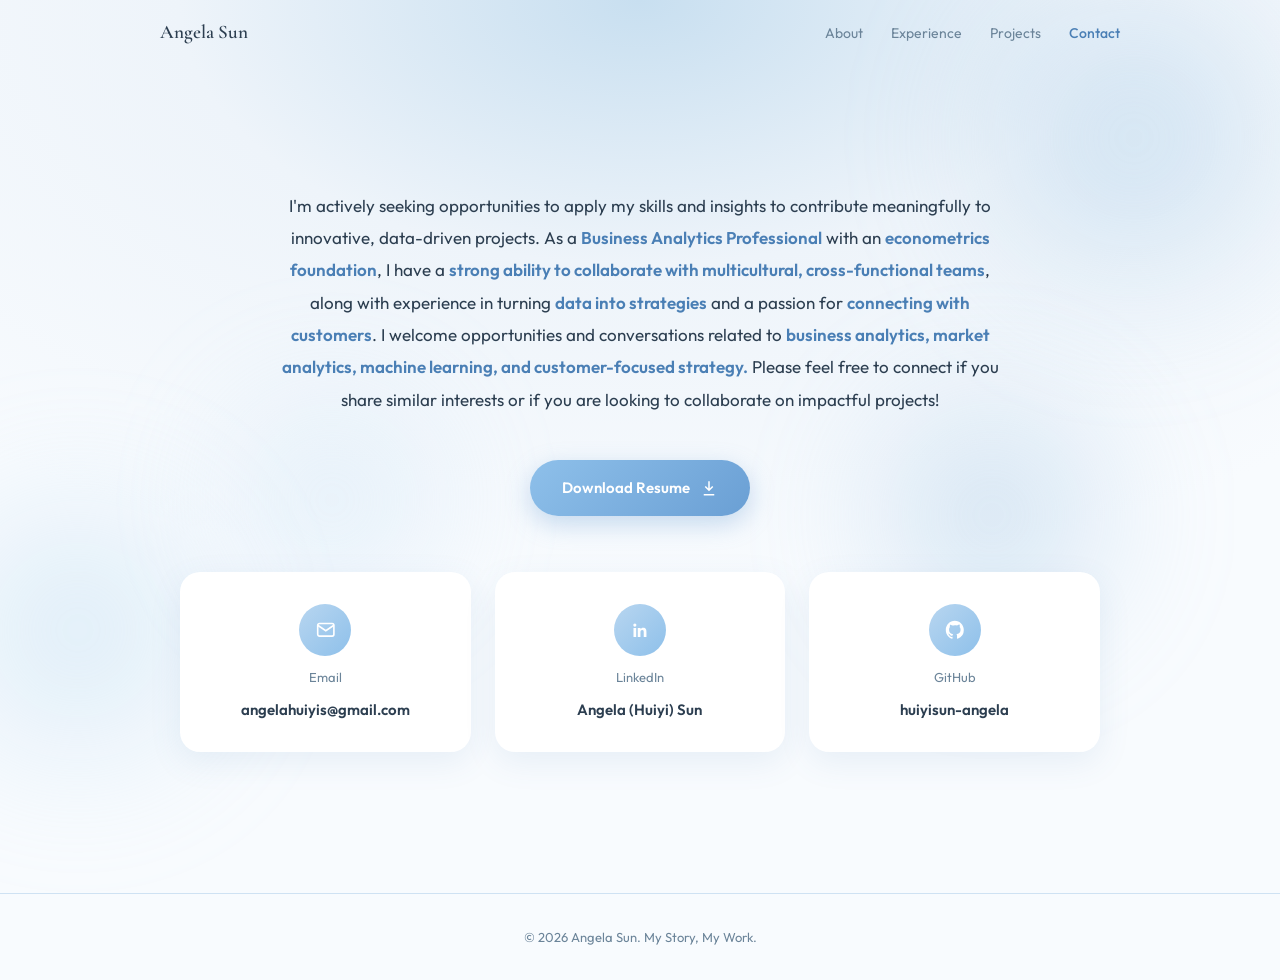
==== contact.html @ a26701ad "Launch multi-page portfolio with updated content and project showcase. Add Experience, Projects, and" ====
<!DOCTYPE html>
<html lang="en">
<head>
  <meta charset="UTF-8">
  <meta name="viewport" content="width=device-width, initial-scale=1.0">
  <meta name="description" content="Contact Angela Sun — Business Analytics Professional in Los Angeles, CA.">
  <title>Angela Sun | Contact</title>
  <link rel="preconnect" href="https://fonts.googleapis.com">
  <link rel="preconnect" href="https://fonts.gstatic.com" crossorigin>
  <link href="https://fonts.googleapis.com/css2?family=Cormorant+Garamond:ital,wght@0,400;0,600;1,400&family=Outfit:wght@300;400;500;600&display=swap" rel="stylesheet">
  <link rel="stylesheet" href="css/style.css">
</head>
<body class="page-contact">
  <div class="aura-bg" aria-hidden="true">
    <span class="blob blob-1"></span>
    <span class="blob blob-2"></span>
    <span class="blob blob-3"></span>
    <span class="blob blob-4"></span>
  </div>

  <header class="site-header" id="top">
    <nav class="nav container">
      <a href="index.html" class="nav-logo">Angela Sun</a>
      <button class="nav-toggle" aria-label="Toggle menu" aria-expanded="false">
        <span></span><span></span><span></span>
      </button>
      <ul class="nav-links">
        <li><a href="index.html">About</a></li>
        <li><a href="experience.html">Experience</a></li>
        <li><a href="projects.html">Projects</a></li>
        <li><a href="contact.html" aria-current="page">Contact</a></li>
      </ul>
    </nav>
  </header>

  <main>
    <section class="contact-page">
      <div class="container contact-page-inner">
        <p class="contact-intro">
          I'm actively seeking opportunities to apply my skills and insights to contribute meaningfully to innovative, data-driven projects. As a <strong>Business Analytics Professional</strong> with an <strong>econometrics foundation</strong>, I have a <strong>strong ability to collaborate with multicultural, cross-functional teams</strong>, along with experience in turning <strong>data into strategies</strong> and a passion for <strong>connecting with customers</strong>. I welcome opportunities and conversations related to <strong>business analytics, market analytics, machine learning, and customer-focused strategy.</strong> Please feel free to connect if you share similar interests or if you are looking to collaborate on impactful projects!
        </p>

        <div class="contact-actions">
          <a href="resume/Huiyi_Angela_Sun_Resume_2026.pdf" class="contact-btn-resume" download>
            Download Resume
            <svg class="contact-btn-icon" viewBox="0 0 24 24" fill="none" stroke="currentColor" stroke-width="2" aria-hidden="true">
              <path d="M12 3v12M7 10l5 5 5-5"/>
              <path d="M5 21h14"/>
            </svg>
          </a>
        </div>

        <div class="contact-cards">
          <a href="mailto:angelahuiyis@gmail.com" class="contact-card">
            <span class="contact-card-icon" aria-hidden="true">
              <svg viewBox="0 0 24 24" fill="none" stroke="currentColor" stroke-width="1.8">
                <rect x="3" y="5" width="18" height="14" rx="2"/>
                <path d="M3 7l9 6 9-6"/>
              </svg>
            </span>
            <span class="contact-card-label">Email</span>
            <span class="contact-card-value">angelahuiyis@gmail.com</span>
          </a>

          <a href="https://linkedin.com/in/huiyisun" class="contact-card" target="_blank" rel="noopener noreferrer">
            <span class="contact-card-icon" aria-hidden="true">
              <svg viewBox="0 0 24 24" fill="currentColor">
                <path d="M6.5 8.5a1.75 1.75 0 1 1 0-3.5 1.75 1.75 0 0 1 0 3.5zM5 10h3v10H5V10zm5 0h2.9v1.37h.04c.4-.76 1.38-1.56 2.84-1.56 3.04 0 3.6 2 3.6 4.6V20h-3v-5.1c0-1.22-.02-2.78-1.7-2.78-1.7 0-1.96 1.33-1.96 2.7V20h-3V10z"/>
              </svg>
            </span>
            <span class="contact-card-label">LinkedIn</span>
            <span class="contact-card-value">Angela (Huiyi) Sun</span>
          </a>

          <a href="https://github.com/huiyisun-angela" class="contact-card" target="_blank" rel="noopener noreferrer">
            <span class="contact-card-icon" aria-hidden="true">
              <svg viewBox="0 0 24 24" fill="currentColor">
                <path d="M12 2C6.48 2 2 6.58 2 12.26c0 4.52 2.87 8.35 6.84 9.7.5.1.68-.22.68-.48 0-.24-.01-.87-.01-1.7-2.78.62-3.37-1.36-3.37-1.36-.45-1.17-1.1-1.48-1.1-1.48-.9-.63.07-.62.07-.62 1 .07 1.53 1.05 1.53 1.05.89 1.56 2.34 1.11 2.91.85.09-.67.35-1.11.63-1.37-2.22-.26-4.56-1.14-4.56-5.07 0-1.12.39-2.03 1.03-2.75-.1-.26-.45-1.32.1-2.74 0 0 .84-.27 2.75 1.02A9.3 9.3 0 0 1 12 6.84c.85.004 1.71.12 2.51.34 1.91-1.29 2.75-1.02 2.75-1.02.55 1.42.2 2.48.1 2.74.64.72 1.03 1.63 1.03 2.75 0 3.94-2.34 4.81-4.57 5.07.36.32.68.94.68 1.9 0 1.37-.01 2.47-.01 2.81 0 .27.18.59.69.49A10.03 10.03 0 0 0 22 12.26C22 6.58 17.52 2 12 2z"/>
              </svg>
            </span>
            <span class="contact-card-label">GitHub</span>
            <span class="contact-card-value">huiyisun-angela</span>
          </a>
        </div>
      </div>
    </section>
  </main>

  <footer class="site-footer">
    <div class="container">
      <p>&copy; 2026 Angela Sun. My Story, My Work.</p>
    </div>
  </footer>

  <script src="js/main.js"></script>
</body>
</html>
---- css/style.css ----
:root {
  --bg: #eef4fa;
  --surface: rgba(255, 255, 255, 0.85);
  --surface-solid: #ffffff;
  --accent: #6a9fd4;
  --accent-deep: #4a7fb5;
  --accent-light: rgba(184, 214, 240, 0.45);
  --text: #2c3e50;
  --text-muted: #6b8499;
  --border: rgba(180, 210, 235, 0.6);
  --radius: 20px;
  --container: 960px;
  --container-wide: 1140px;
  --section-pad: clamp(4rem, 8vw, 6rem);
  --font-display: "Cormorant Garamond", Georgia, serif;
  --font-body: "Outfit", system-ui, sans-serif;
}

*,
*::before,
*::after {
  box-sizing: border-box;
}

html {
  scroll-behavior: smooth;
}

body {
  margin: 0;
  font-family: var(--font-body);
  font-size: 1rem;
  font-weight: 400;
  line-height: 1.7;
  color: var(--text);
  background: radial-gradient(ellipse 80% 60% at 50% 0%, #c8dff0 0%, #eef4fa 45%, #f8fbfe 100%);
  min-height: 100vh;
  position: relative;
}

img {
  max-width: 100%;
  display: block;
}

a {
  color: var(--accent-deep);
  text-decoration: none;
}

.container {
  width: min(var(--container), 100% - 2.5rem);
  margin-inline: auto;
}

.container-wide {
  width: min(var(--container-wide), 100% - 2.5rem);
  margin-inline: auto;
}

.narrow {
  max-width: 680px;
}

/* Background blobs */
.aura-bg {
  position: fixed;
  inset: 0;
  pointer-events: none;
  z-index: 0;
  overflow: hidden;
}

.blob {
  position: absolute;
  border-radius: 50%;
  filter: blur(60px);
  opacity: 0.5;
}

.blob-1 { width: 420px; height: 420px; background: radial-gradient(circle, #a8cce8 0%, transparent 70%); top: -8%; right: -5%; }
.blob-2 { width: 360px; height: 360px; background: radial-gradient(circle, #b8daf0 0%, transparent 70%); bottom: 10%; left: -8%; }
.blob-3 { width: 280px; height: 280px; background: radial-gradient(circle, #c5e0f5 0%, transparent 70%); top: 40%; left: 15%; }
.blob-4 { width: 320px; height: 320px; background: radial-gradient(circle, #9ec4e4 0%, transparent 70%); bottom: 25%; right: 10%; }

.site-header,
main,
.site-footer {
  position: relative;
  z-index: 1;
}

.panel-section {
  padding: var(--section-pad) 0;
}

.section-alt {
  background: rgba(255, 255, 255, 0.45);
  border-top: 1px solid var(--border);
  border-bottom: 1px solid var(--border);
}

.section-title-center {
  font-family: var(--font-display);
  font-size: clamp(1.75rem, 4vw, 2.5rem);
  font-weight: 600;
  text-align: center;
  margin: 0 0 2.5rem;
  color: var(--text);
}

.section-title-large {
  font-size: clamp(2rem, 5vw, 3rem);
}

h1, h2, h3 {
  font-family: var(--font-display);
  line-height: 1.2;
  color: var(--text);
}

p {
  margin: 0 0 1rem;
}

/* Header */
.site-header {
  position: sticky;
  top: 0;
  z-index: 100;
  background: transparent;
  transition: background 0.3s, box-shadow 0.3s;
}

.site-header.scrolled {
  background: rgba(255, 255, 255, 0.85);
  backdrop-filter: blur(12px);
  box-shadow: 0 1px 0 var(--border);
}

.nav {
  display: flex;
  align-items: center;
  justify-content: space-between;
  padding: 1rem 0;
}

.nav-logo {
  font-family: var(--font-display);
  font-size: 1.2rem;
  font-weight: 600;
  color: var(--text);
  text-decoration: none;
}

.nav-logo:hover {
  color: var(--accent-deep);
  text-decoration: none;
}

.nav-links {
  display: flex;
  gap: 1.75rem;
  list-style: none;
  margin: 0;
  padding: 0;
}

.nav-links a {
  font-size: 0.875rem;
  font-weight: 400;
  color: var(--text-muted);
  text-decoration: none;
}

.nav-links a:hover {
  color: var(--accent-deep);
}

.nav-links a[aria-current="page"] {
  color: var(--accent-deep);
  font-weight: 500;
}

.nav-toggle {
  display: none;
  flex-direction: column;
  gap: 5px;
  padding: 0.25rem;
  background: none;
  border: none;
  cursor: pointer;
}

.nav-toggle span {
  display: block;
  width: 22px;
  height: 2px;
  background: var(--text);
}

.nav-toggle[aria-expanded="true"] span:nth-child(1) { transform: translateY(7px) rotate(45deg); }
.nav-toggle[aria-expanded="true"] span:nth-child(2) { opacity: 0; }
.nav-toggle[aria-expanded="true"] span:nth-child(3) { transform: translateY(-7px) rotate(-45deg); }

/* Buttons */
.btn {
  display: inline-block;
  padding: 0.7rem 1.6rem;
  border-radius: 999px;
  font-family: var(--font-body);
  font-size: 0.875rem;
  font-weight: 500;
  text-decoration: none;
  transition: transform 0.2s, box-shadow 0.2s;
}

.btn-primary {
  background: linear-gradient(135deg, #7eb3e0 0%, #5a96c8 100%);
  color: #fff;
  border: none;
  box-shadow: 0 4px 20px rgba(90, 150, 200, 0.25);
}

.btn-primary:hover {
  transform: translateY(-1px);
  text-decoration: none;
}

.btn-hero {
  background: #f0f2f4;
  color: var(--text);
  border: 1px solid var(--text);
  box-shadow: none;
}

.btn-hero:hover {
  background: var(--surface-solid);
  text-decoration: none;
}

.btn-hero-outline {
  background: transparent;
  color: var(--text);
  border: 1px solid var(--border);
  box-shadow: none;
}

.btn-hero-outline:hover {
  background: rgba(255, 255, 255, 0.8);
  text-decoration: none;
}

.text-link {
  font-size: 0.9rem;
  font-weight: 500;
  text-decoration: none;
}

.text-link:hover {
  text-decoration: underline;
}

/* Section 1: Hero */
.hero {
  min-height: calc(100vh - 72px);
  display: flex;
  align-items: center;
  padding: 3rem 0 4rem;
}

.hero-inner {
  display: grid;
  grid-template-columns: 1fr 1fr;
  gap: clamp(2rem, 5vw, 4rem);
  align-items: center;
}

.hero-title {
  font-size: clamp(2.25rem, 4.5vw, 3.25rem);
  font-weight: 600;
  margin: 0 0 1.25rem;
}

.hero-subtitle {
  font-family: var(--font-display);
  font-size: clamp(1.1rem, 2vw, 1.5rem);
  font-weight: 400;
  line-height: 1.5;
  color: var(--text);
  margin: 0 0 2rem;
  max-width: 28rem;
}

.hero-actions {
  display: flex;
  flex-wrap: wrap;
  gap: 0.75rem;
}

.hero-photo-frame {
  border-radius: 2.5rem;
  overflow: hidden;
  aspect-ratio: 4 / 5;
  max-height: min(520px, 68vh);
  width: 100%;
  max-width: 400px;
  margin-left: auto;
  box-shadow: 0 20px 50px rgba(44, 62, 80, 0.1);
}

.hero-photo-placeholder {
  width: 100%;
  height: 100%;
  display: flex;
  align-items: center;
  justify-content: center;
  font-family: var(--font-display);
  font-size: 4rem;
  font-weight: 600;
  color: rgba(255, 255, 255, 0.35);
  background: linear-gradient(160deg, #5a7088 0%, #3d5266 100%);
}

.avatar-photo-hero {
  width: 100%;
  height: 100%;
  object-fit: cover;
}

/* Section 2: Welcome — photo left, stacked text right */
.welcome .section-title-center {
  color: #1a2a38;
  font-size: clamp(2rem, 4.5vw, 2.75rem);
}

.welcome-layout {
  display: grid;
  grid-template-columns: minmax(240px, 360px) 1fr;
  gap: clamp(2rem, 5vw, 4rem);
  align-items: start;
}

.welcome-photo-frame {
  border-radius: 1.5rem;
  overflow: hidden;
  aspect-ratio: 3 / 4;
  width: 100%;
  max-width: 360px;
  box-shadow: 0 16px 40px rgba(44, 62, 80, 0.12);
}

.welcome-photo-placeholder {
  width: 100%;
  height: 100%;
  min-height: 320px;
  display: flex;
  align-items: center;
  justify-content: center;
  font-family: var(--font-display);
  font-size: 3.5rem;
  font-weight: 600;
  color: rgba(255, 255, 255, 0.35);
  background: linear-gradient(160deg, #7a9fbf 0%, #5a7088 100%);
}

.welcome-photo-frame img,
.welcome-photo-img {
  width: 100%;
  height: 100%;
  object-fit: cover;
  display: block;
}

.welcome-columns {
  display: flex;
  flex-direction: column;
  gap: 2.5rem;
  padding-top: 0.5rem;
}

.intro-card--stacked {
  text-align: left;
  padding-bottom: 2rem;
  border-bottom: 1px solid var(--border);
}

.intro-card--stacked:last-child {
  border-bottom: none;
  padding-bottom: 0;
}

.intro-heading {
  font-size: clamp(1.45rem, 2.5vw, 1.625rem);
  font-weight: 600;
  margin: 0 0 0.85rem;
  color: #1a2a38;
}

.intro-card--stacked p {
  color: #243547;
  font-size: clamp(1.0625rem, 1.8vw, 1.1875rem);
  font-weight: 400;
  line-height: 1.75;
  margin: 0;
}

/* Section 3: Experience — horizontal timeline */
.experience-timeline {
  background: linear-gradient(135deg, #2d4a66 0%, #1e3347 100%);
  padding: 3.5rem 0 4.5rem;
}

.timeline-section-title {
  font-family: var(--font-body);
  font-size: clamp(1.5rem, 3vw, 2rem);
  font-weight: 600;
  color: #fff;
  text-align: center;
  margin: 0 0 2rem;
  letter-spacing: 0.04em;
}

.timeline-hint {
  text-align: center;
  font-size: 0.75rem;
  color: rgba(255, 255, 255, 0.55);
  margin: 0 0 0.5rem;
  letter-spacing: 0.04em;
}

.timeline-h-scroll {
  overflow-x: auto;
  padding: 0 1rem 1.5rem;
  -webkit-overflow-scrolling: touch;
}

.timeline-h-track {
  display: flex;
  align-items: center;
  min-width: max-content;
  min-height: 380px;
  padding: 0 2rem;
  position: relative;
  gap: 0.5rem;
}

.timeline-h-line {
  position: absolute;
  left: 2rem;
  right: 2rem;
  top: 50%;
  height: 4px;
  background: #9ec4b0;
  transform: translateY(-50%);
  z-index: 0;
  border-radius: 2px;
}

.timeline-h-year {
  flex-shrink: 0;
  width: 52px;
  height: 52px;
  border-radius: 50%;
  background: #9ec4b0;
  border: 3px solid #fff;
  display: flex;
  align-items: center;
  justify-content: center;
  font-family: var(--font-body);
  font-size: 0.8125rem;
  font-weight: 700;
  color: #1e3347;
  z-index: 2;
  position: relative;
}

.timeline-col {
  display: flex;
  flex-direction: column;
  align-items: center;
  width: 240px;
  flex-shrink: 0;
  height: 340px;
  --col-half: 170px;
  z-index: 1;
}

.timeline-col--top {
  justify-content: flex-end;
  padding-bottom: calc(var(--col-half) - 8px);
}

.timeline-col--bottom {
  justify-content: flex-start;
  padding-top: calc(var(--col-half) - 8px);
}

.timeline-dot {
  width: 16px;
  height: 16px;
  border-radius: 50%;
  background: #9ec4b0;
  border: 3px solid #fff;
  flex-shrink: 0;
  z-index: 2;
}

.timeline-connector {
  width: 3px;
  height: 28px;
  background: #9ec4b0;
  flex-shrink: 0;
}

.timeline-h-card {
  position: relative;
  width: 100%;
  background: #fff;
  border-radius: 14px;
  padding: 1rem 1rem 0.85rem;
  box-shadow: 5px 5px 0 #9ec4b0;
}

.timeline-badge {
  position: absolute;
  top: -0.6rem;
  right: 1rem;
  padding: 0.2rem 0.6rem;
  background: #9ec4b0;
  color: #1e3347;
  font-family: var(--font-body);
  font-size: 0.625rem;
  font-weight: 600;
  border-radius: 999px;
  text-transform: uppercase;
  letter-spacing: 0.03em;
}

.timeline-role {
  font-family: var(--font-body);
  font-size: 1rem;
  font-weight: 700;
  color: #1e2d3d;
  margin: 0 0 0.35rem;
  line-height: 1.3;
  padding-right: 0.5rem;
}

.timeline-org {
  font-family: var(--font-body);
  font-size: 0.875rem;
  font-weight: 500;
  color: #7aab8a;
  margin: 0 0 1rem;
}

.timeline-meta {
  display: grid;
  grid-template-columns: 1fr 1fr;
  gap: 0.35rem;
  font-family: var(--font-body);
  font-size: 0.6875rem;
  color: #6b8499;
}

.timeline-meta span {
  white-space: nowrap;
}

/* Section 4: Featured projects — card grid */
.projects {
  background: #b8d4e8;
}

.project-cards-grid {
  display: grid;
  grid-template-columns: repeat(6, minmax(0, 1fr));
  gap: clamp(1rem, 2vw, 1.35rem);
  max-width: 1020px;
  margin-inline: auto;
}

.project-card {
  grid-column: span 2;
  background: var(--surface-solid);
  border-radius: 16px;
  padding: 1.4rem 1.25rem;
  box-shadow: 0 6px 18px rgba(60, 100, 140, 0.1);
  display: flex;
  flex-direction: column;
}

.project-card:nth-child(4) {
  grid-column: 2 / span 2;
}

.project-card:nth-child(5) {
  grid-column: 4 / span 2;
}

.project-card-icon {
  width: 40px;
  height: 40px;
  border-radius: 50%;
  background: var(--accent);
  color: #fff;
  display: flex;
  align-items: center;
  justify-content: center;
  margin-bottom: 0.9rem;
}

.project-card-icon svg {
  width: 19px;
  height: 19px;
}

.project-card-title {
  font-family: var(--font-body);
  font-size: 1rem;
  font-weight: 700;
  margin: 0 0 0.55rem;
  color: var(--text);
}

.project-card p {
  color: var(--text-muted);
  font-size: 0.875rem;
  font-weight: 400;
  line-height: 1.55;
  margin: 0 0 0.9rem;
  flex-grow: 1;
}

.project-tags {
  list-style: none;
  margin: 0 0 1rem;
  padding: 0;
  display: flex;
  flex-direction: column;
  gap: 0.35rem;
}

.project-tags li {
  display: inline-block;
  width: fit-content;
  padding: 0.32rem 0.8rem;
  background: #eef3f7;
  border-radius: 999px;
  font-size: 0.8125rem;
  font-weight: 500;
  color: var(--text-muted);
}

.project-card-link {
  font-size: 0.9375rem;
  font-weight: 600;
  color: var(--accent-deep);
  text-decoration: none;
}

.project-card-link:hover {
  text-decoration: underline;
}

.projects .section-title-center {
  color: var(--text);
}

/* Section 5: Education — paired photo + text rows */
.education-layout {
  display: flex;
  flex-direction: column;
}

.education-heading {
  font-family: var(--font-body);
  font-size: clamp(2rem, 4vw, 2.75rem);
  font-weight: 700;
  letter-spacing: 0.06em;
  text-transform: uppercase;
  color: #8cb896;
  margin: 0;
  padding: clamp(2rem, 4vw, 3rem) clamp(1.5rem, 4vw, 3rem) 1.25rem;
  background: #f3f6f0;
}

.edu-row {
  display: grid;
  grid-template-columns: 1fr 1.1fr;
  align-items: stretch;
}

.edu-row-photo {
  padding: 0.75rem 1.5rem 1.5rem;
  display: flex;
  align-items: center;
}

.edu-row-content {
  background: #f3f6f0;
  padding: clamp(1.5rem, 3vw, 2.5rem) clamp(1.5rem, 4vw, 3rem);
  display: flex;
  flex-direction: column;
  justify-content: center;
}

.edu-photo {
  border-radius: 4px;
  width: 100%;
  aspect-ratio: 16 / 10;
  height: auto;
  object-fit: cover;
  object-position: center;
  display: block;
}

.edu-row:first-of-type .edu-photo {
  object-position: center 40%;
}

.edu-school {
  font-family: var(--font-body);
  font-size: 0.875rem;
  font-weight: 700;
  letter-spacing: 0.04em;
  text-transform: uppercase;
  color: #2d4a66;
  margin: 0 0 0.5rem;
  display: flex;
  align-items: flex-start;
  gap: 0.35rem;
}

.edu-chevron {
  color: #2d4a66;
  font-weight: 700;
  flex-shrink: 0;
}

.edu-degree {
  font-family: var(--font-body);
  font-size: 0.9375rem;
  font-weight: 700;
  margin: 0 0 0.25rem;
  color: var(--text);
}

.edu-meta {
  font-size: 0.8125rem;
  color: var(--text-muted);
  margin: 0 0 0.75rem;
}

.edu-subhead {
  font-size: 0.875rem;
  font-weight: 600;
  margin: 0 0 0.35rem;
  color: var(--text);
}

.edu-list {
  margin: 0;
  padding-left: 1.25rem;
  font-size: 0.8125rem;
  color: var(--text-muted);
  line-height: 1.6;
}

.edu-list li {
  margin-bottom: 0.2rem;
}

.projects.panel-section.page-standalone,
.schedule.panel-section.page-standalone,
.panel-section.page-standalone {
  min-height: calc(100vh - 140px);
  display: flex;
  flex-direction: column;
  justify-content: center;
}

.page-placeholder-inner {
  text-align: center;
  max-width: 560px;
}

.schedule-lead {
  color: var(--text-muted);
  font-size: 1rem;
  font-weight: 300;
  margin: 0 0 1.75rem;
}

.contact-links {
  list-style: none;
  padding: 0;
  margin: 2rem 0 0;
}

.contact-links li {
  margin-bottom: 0.35rem;
}

.contact-links a {
  font-size: 0.875rem;
  color: var(--text-muted);
}

.contact-links a:hover {
  color: var(--accent-deep);
}

/* Footer */
.site-footer {
  padding: 2rem 0;
  text-align: center;
  border-top: 1px solid var(--border);
}

.site-footer p {
  margin: 0;
  font-size: 0.8125rem;
  color: var(--text-muted);
}

/* Responsive */
@media (max-width: 900px) {
  .hero-inner {
    grid-template-columns: 1fr;
    text-align: center;
  }

  .hero-subtitle {
    margin-inline: auto;
  }

  .hero-actions {
    justify-content: center;
  }

  .hero-photo-frame {
    margin-inline: auto;
  }

  .welcome-layout {
    grid-template-columns: 1fr;
  }

  .welcome-photo-frame {
    max-width: 280px;
    margin-inline: auto;
  }

  .education-layout {
    gap: 0;
  }

  .edu-row {
    grid-template-columns: 1fr;
  }

  .edu-row-photo {
    padding: 0 1.5rem 0.75rem;
  }

  .edu-row-content {
    padding-top: 0;
  }

  .project-cards-grid {
    grid-template-columns: repeat(2, minmax(0, 1fr));
    max-width: 680px;
  }

  .project-card,
  .project-card:nth-child(4),
  .project-card:nth-child(5) {
    grid-column: auto;
  }
}

@media (max-width: 640px) {
  .timeline-col {
    width: 220px;
    height: 300px;
    --col-half: 150px;
  }

  .timeline-h-card {
    padding: 0.85rem;
  }

  .project-cards-grid {
    grid-template-columns: 1fr;
  }

  .nav-toggle {
    display: flex;
  }

  .nav-links {
    position: absolute;
    top: 100%;
    left: 0;
    right: 0;
    flex-direction: column;
    gap: 0;
    background: rgba(255, 255, 255, 0.95);
    backdrop-filter: blur(12px);
    border-bottom: 1px solid var(--border);
    padding: 0.5rem 1.25rem 1rem;
    display: none;
  }

  .nav-links.open {
    display: flex;
  }

  .nav-links li {
    padding: 0.5rem 0;
  }

  .nav {
    position: relative;
    flex-wrap: wrap;
  }
}

/* Experience page — vertical timeline */
.experience-v-page {
  padding: clamp(2.5rem, 6vw, 4rem) 0 clamp(4rem, 8vw, 6rem);
  min-height: calc(100vh - 72px);
  background: linear-gradient(180deg, rgba(184, 212, 232, 0.35) 0%, rgba(238, 244, 250, 0) 28%);
}

.experience-v-inner {
  max-width: 920px;
}

.experience-v-header {
  margin-bottom: clamp(2.5rem, 5vw, 3.5rem);
  padding-left: 0.25rem;
}

.experience-v-title {
  font-family: var(--font-body);
  font-size: clamp(2.5rem, 6vw, 3.75rem);
  font-weight: 700;
  letter-spacing: 0.08em;
  text-transform: uppercase;
  color: var(--accent-deep);
  margin: 0;
  line-height: 1;
}

.experience-v-timeline {
  position: relative;
  display: flex;
  flex-direction: column;
  gap: 0;
}

.experience-v-line {
  position: absolute;
  left: 50%;
  top: 0;
  bottom: 0;
  width: 3px;
  background: linear-gradient(180deg, #7eb3e0 0%, #6a9fd4 100%);
  transform: translateX(-50%);
  z-index: 0;
  border-radius: 2px;
}

.experience-v-year-row {
  position: relative;
  display: grid;
  grid-template-columns: 1fr 48px 1fr;
  align-items: center;
  margin: 1.5rem 0 0.75rem;
  z-index: 1;
}

.experience-v-year-row:first-of-type {
  margin-top: 0;
}

.experience-v-year-marker {
  grid-column: 2;
  display: flex;
  flex-direction: column;
  align-items: center;
  gap: 0.4rem;
}

.experience-v-year {
  font-family: var(--font-body);
  font-size: 0.9375rem;
  font-weight: 600;
  color: var(--accent-deep);
  letter-spacing: 0.04em;
}

.experience-v-node {
  width: 14px;
  height: 14px;
  border-radius: 50%;
  background: #7eb3e0;
  border: 3px solid #fff;
  box-shadow: 0 0 0 2px rgba(106, 159, 212, 0.35);
  flex-shrink: 0;
}

.experience-v-item {
  position: relative;
  display: grid;
  grid-template-columns: 1fr 48px 1fr;
  align-items: start;
  margin-bottom: 1.75rem;
  z-index: 1;
}

.experience-v-item--left .experience-v-card {
  grid-column: 1;
  justify-self: end;
  width: min(100%, 380px);
}

.experience-v-item--right .experience-v-card {
  grid-column: 3;
  justify-self: start;
  width: min(100%, 380px);
}

.experience-v-card {
  position: relative;
  background: #fff;
  border-radius: 14px;
  padding: 1.15rem 1.15rem 1rem;
  box-shadow: 5px 5px 0 #a8cce8;
}

.experience-v-badge {
  position: absolute;
  top: -0.55rem;
  right: 1rem;
  padding: 0.2rem 0.65rem;
  background: linear-gradient(135deg, #7eb3e0 0%, #6a9fd4 100%);
  color: #fff;
  font-family: var(--font-body);
  font-size: 0.625rem;
  font-weight: 600;
  border-radius: 999px;
  text-transform: uppercase;
  letter-spacing: 0.03em;
}

.experience-v-role {
  font-family: var(--font-body);
  font-size: 1.05rem;
  font-weight: 700;
  color: var(--text);
  margin: 0 0 0.35rem;
  line-height: 1.3;
  padding-right: 0.5rem;
}

.experience-v-org {
  font-family: var(--font-body);
  font-size: 0.9rem;
  font-weight: 500;
  color: var(--accent-deep);
  margin: 0 0 0.85rem;
}

.experience-v-meta {
  display: grid;
  grid-template-columns: 1fr 1fr;
  gap: 0.35rem;
  font-family: var(--font-body);
  font-size: 0.6875rem;
  color: var(--text-muted);
  margin-bottom: 0.85rem;
}

.experience-v-meta span {
  white-space: nowrap;
}

.experience-v-list {
  margin: 0;
  padding-left: 1.1rem;
  font-family: var(--font-body);
  font-size: 0.8125rem;
  line-height: 1.55;
  color: #4a6278;
}

.experience-v-list li {
  margin-bottom: 0.35rem;
}

.experience-v-list li:last-child {
  margin-bottom: 0;
}

@media (max-width: 768px) {
  .experience-v-line {
    left: 18px;
    transform: none;
  }

  .experience-v-year-row,
  .experience-v-item {
    grid-template-columns: 36px 1fr;
  }

  .experience-v-year-marker {
    grid-column: 1;
    flex-direction: row;
    gap: 0.65rem;
  }

  .experience-v-year {
    margin: 0;
  }

  .experience-v-item--left .experience-v-card,
  .experience-v-item--right .experience-v-card {
    grid-column: 2;
    justify-self: stretch;
    width: 100%;
    max-width: none;
  }

  .experience-v-meta {
    grid-template-columns: 1fr;
  }
}

/* Projects page — showcase cards */
.projects-showcase-page {
  padding: clamp(2.5rem, 6vw, 4rem) 0 clamp(4rem, 8vw, 6rem);
  min-height: calc(100vh - 72px);
  background: linear-gradient(180deg, rgba(184, 212, 232, 0.35) 0%, rgba(238, 244, 250, 0) 28%);
}

.projects-showcase-inner {
  max-width: 980px;
}

.projects-showcase-header {
  margin-bottom: clamp(2.5rem, 5vw, 3.5rem);
  padding-left: 0.25rem;
}

.projects-showcase-title {
  font-family: var(--font-body);
  font-size: clamp(2.5rem, 6vw, 3.75rem);
  font-weight: 700;
  letter-spacing: 0.08em;
  text-transform: uppercase;
  color: var(--accent-deep);
  margin: 0;
  line-height: 1;
}

.projects-showcase-list {
  display: flex;
  flex-direction: column;
  gap: clamp(2.5rem, 5vw, 3.5rem);
}

.project-showcase-frame {
  position: relative;
  background: linear-gradient(145deg, #4a7fb5 0%, #3a6894 55%, #345f88 100%);
  border-radius: clamp(28px, 4vw, 40px);
  padding: clamp(2.75rem, 5vw, 3.5rem) clamp(1.5rem, 4vw, 2.5rem) clamp(1.75rem, 3vw, 2.25rem);
  box-shadow: 0 18px 48px rgba(58, 104, 148, 0.22);
}

.project-showcase-tag {
  position: absolute;
  top: clamp(1rem, 2.5vw, 1.5rem);
  left: clamp(1.25rem, 3vw, 2rem);
  z-index: 2;
  display: inline-block;
  padding: 0.55rem 1.15rem;
  background: #8ec0ea;
  color: #fff;
  font-family: var(--font-body);
  font-size: clamp(0.8125rem, 1.8vw, 0.9375rem);
  font-weight: 600;
  letter-spacing: 0.04em;
  border-radius: 10px;
  box-shadow: 0 6px 16px rgba(74, 127, 181, 0.35);
}

.project-showcase-tag--left {
  transform: rotate(-4deg);
}

.project-showcase-tag--right {
  left: auto;
  right: clamp(1.25rem, 3vw, 2rem);
  transform: rotate(4deg);
}

.project-showcase-card {
  display: grid;
  grid-template-columns: minmax(0, 1fr) minmax(200px, 260px);
  gap: clamp(1.25rem, 3vw, 2rem);
  align-items: stretch;
  background: #f4faff;
  border-radius: clamp(24px, 3.5vw, 36px);
  padding: clamp(1.75rem, 4vw, 2.5rem);
  margin-top: 1.25rem;
  box-shadow: inset 0 1px 0 rgba(255, 255, 255, 0.85);
}

.project-showcase-main {
  min-width: 0;
}

.project-showcase-name {
  font-family: var(--font-body);
  font-size: clamp(1.25rem, 2.8vw, 1.625rem);
  font-weight: 700;
  letter-spacing: 0.06em;
  text-transform: uppercase;
  color: #5a9fd0;
  margin: 0 0 1rem;
  line-height: 1.25;
}

.project-showcase-detail {
  display: flex;
  flex-direction: column;
  gap: 1.15rem;
  margin-bottom: 1.25rem;
}

.project-showcase-block {
  margin: 0;
}

.project-showcase-label {
  font-family: var(--font-body);
  font-size: 0.8125rem;
  font-weight: 600;
  letter-spacing: 0.08em;
  text-transform: uppercase;
  color: var(--accent-deep);
  margin: 0 0 0.4rem;
}

.project-showcase-text {
  margin: 0;
  font-size: clamp(0.9375rem, 1.8vw, 1rem);
  font-weight: 400;
  line-height: 1.75;
  color: #3a5068;
}

.project-showcase-link {
  display: inline-block;
  font-size: 0.875rem;
  font-weight: 500;
  color: var(--accent-deep);
  transition: color 0.2s ease;
}

.project-showcase-link:hover {
  color: #3a6894;
}

.project-showcase-skills {
  background: linear-gradient(160deg, #4a7fb5 0%, #3a6894 100%);
  border-radius: clamp(16px, 2.5vw, 22px);
  padding: clamp(1.25rem, 2.5vw, 1.5rem) clamp(1.15rem, 2.5vw, 1.35rem);
  color: #fff;
  align-self: start;
}

.project-showcase-skills-title {
  font-family: var(--font-body);
  font-size: 0.9375rem;
  font-weight: 600;
  letter-spacing: 0.03em;
  margin: 0 0 0.85rem;
  color: #fff;
}

.project-showcase-skills ul {
  margin: 0;
  padding-left: 1.1rem;
  font-size: 0.875rem;
  line-height: 1.65;
}

.project-showcase-skills li {
  margin-bottom: 0.35rem;
}

.project-showcase-skills li:last-child {
  margin-bottom: 0;
}

@media (max-width: 768px) {
  .project-showcase-card {
    grid-template-columns: 1fr;
  }

  .project-showcase-skills {
    width: 100%;
  }

  .project-showcase-tag--right {
    left: clamp(1.25rem, 3vw, 2rem);
    right: auto;
    transform: rotate(-4deg);
  }
}

/* Contact page */
.contact-page {
  padding: clamp(3rem, 8vw, 5rem) 0 clamp(4rem, 8vw, 6rem);
  min-height: calc(100vh - 72px);
  display: flex;
  align-items: center;
}

.contact-page-inner {
  max-width: 920px;
  text-align: center;
}

.contact-intro {
  margin: 0 auto clamp(2rem, 4vw, 2.75rem);
  max-width: 720px;
  font-size: clamp(1rem, 2vw, 1.0625rem);
  font-weight: 400;
  line-height: 1.9;
  color: var(--text);
}

.contact-intro strong {
  font-weight: 600;
  color: var(--accent-deep);
}

.contact-actions {
  display: flex;
  justify-content: center;
  margin-bottom: clamp(2.5rem, 5vw, 3.5rem);
}

.contact-btn-resume {
  display: inline-flex;
  align-items: center;
  gap: 0.65rem;
  padding: 0.95rem 2rem;
  border-radius: 999px;
  background: linear-gradient(135deg, #8ec0ea 0%, #6a9fd4 100%);
  color: #fff;
  font-family: var(--font-body);
  font-size: 0.9375rem;
  font-weight: 600;
  text-decoration: none;
  box-shadow: 0 8px 24px rgba(106, 159, 212, 0.35);
  transition: transform 0.2s ease, box-shadow 0.2s ease;
}

.contact-btn-resume:hover {
  transform: translateY(-2px);
  box-shadow: 0 12px 28px rgba(106, 159, 212, 0.4);
  text-decoration: none;
  color: #fff;
}

.contact-btn-icon {
  width: 1.125rem;
  height: 1.125rem;
}

.contact-cards {
  display: grid;
  grid-template-columns: repeat(3, minmax(0, 1fr));
  gap: clamp(1rem, 2.5vw, 1.5rem);
}

.contact-card {
  display: flex;
  flex-direction: column;
  align-items: center;
  gap: 0.65rem;
  padding: clamp(1.5rem, 3vw, 2rem) 1.25rem;
  background: var(--surface-solid);
  border-radius: var(--radius);
  box-shadow: 0 10px 32px rgba(74, 127, 181, 0.1);
  text-decoration: none;
  transition: transform 0.2s ease, box-shadow 0.2s ease;
}

.contact-card:hover {
  transform: translateY(-3px);
  box-shadow: 0 14px 36px rgba(74, 127, 181, 0.16);
  text-decoration: none;
}

.contact-card-icon {
  display: flex;
  align-items: center;
  justify-content: center;
  width: 3.25rem;
  height: 3.25rem;
  border-radius: 50%;
  background: linear-gradient(135deg, #b8d6f0 0%, #8ec0ea 100%);
  color: #fff;
}

.contact-card-icon svg {
  width: 1.35rem;
  height: 1.35rem;
}

.contact-card-label {
  font-size: 0.8125rem;
  font-weight: 400;
  color: var(--text-muted);
}

.contact-card-value {
  font-size: clamp(0.875rem, 1.6vw, 0.9375rem);
  font-weight: 600;
  color: var(--text);
  text-align: center;
  line-height: 1.4;
  word-break: break-word;
}

.contact-card:hover .contact-card-value {
  color: var(--accent-deep);
}

@media (max-width: 768px) {
  .contact-cards {
    grid-template-columns: 1fr;
    max-width: 360px;
    margin-inline: auto;
  }
}
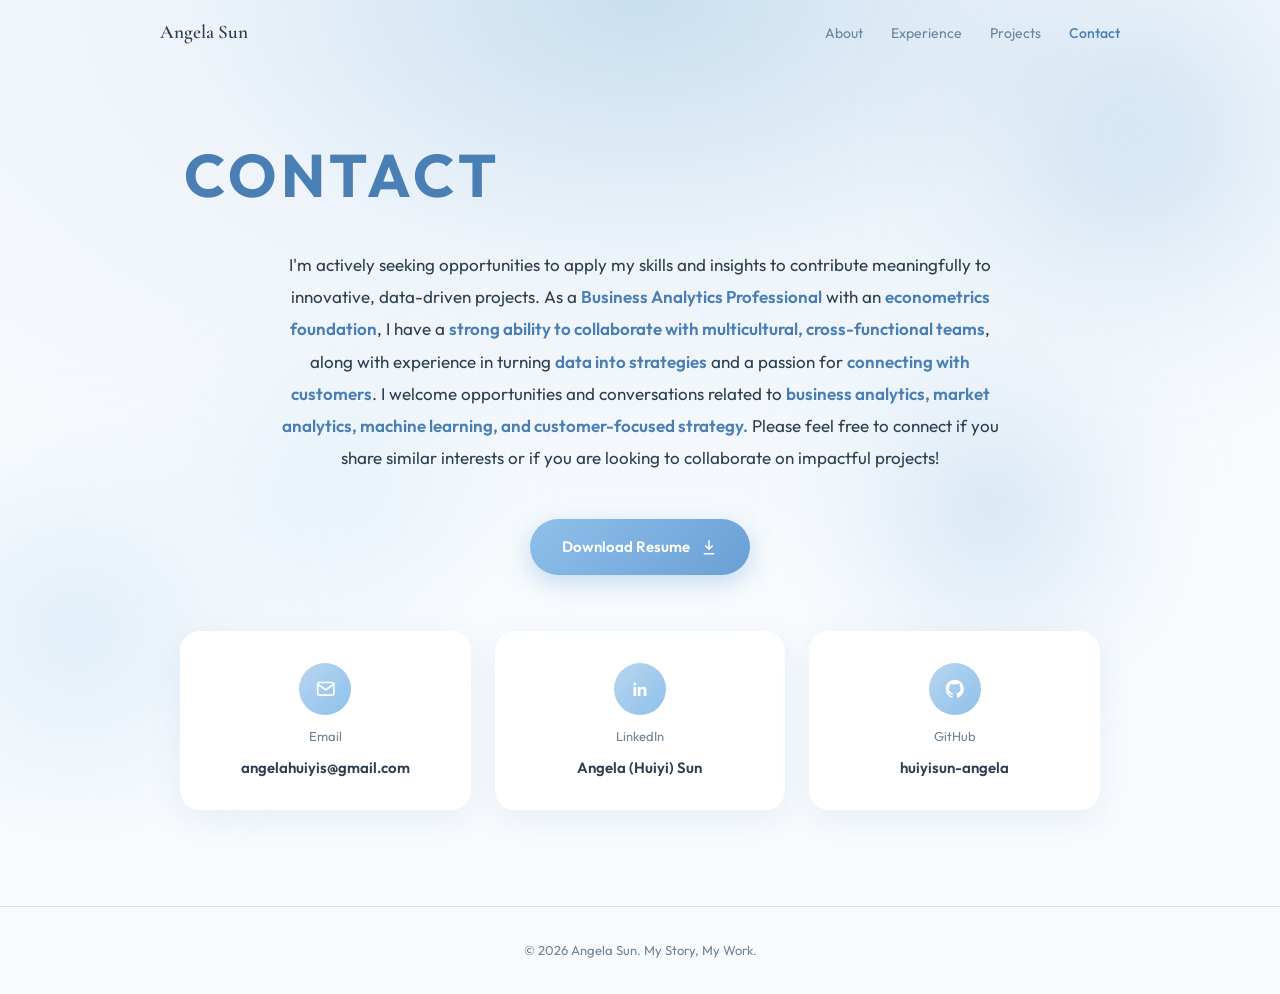
==== commit b6ec04cf: "Unify four tab pages so each section has one canonical layout. Remove duplicate Experience, Projects" ====
--- a/contact.html
+++ b/contact.html
@@ -36,6 +36,9 @@
   <main>
     <section class="contact-page">
       <div class="container contact-page-inner">
+        <header class="contact-page-header">
+          <h1 class="page-title">Contact</h1>
+        </header>
         <p class="contact-intro">
           I'm actively seeking opportunities to apply my skills and insights to contribute meaningfully to innovative, data-driven projects. As a <strong>Business Analytics Professional</strong> with an <strong>econometrics foundation</strong>, I have a <strong>strong ability to collaborate with multicultural, cross-functional teams</strong>, along with experience in turning <strong>data into strategies</strong> and a passion for <strong>connecting with customers</strong>. I welcome opportunities and conversations related to <strong>business analytics, market analytics, machine learning, and customer-focused strategy.</strong> Please feel free to connect if you share similar interests or if you are looking to collaborate on impactful projects!
         </p>
--- a/css/style.css
+++ b/css/style.css
@@ -405,6 +405,19 @@
   margin: 0;
 }
 
+.intro-card-link {
+  display: inline-block;
+  margin-top: 0.75rem;
+  font-size: 0.9375rem;
+  font-weight: 600;
+  color: var(--accent-deep);
+  text-decoration: none;
+}
+
+.intro-card-link:hover {
+  text-decoration: underline;
+}
+
 /* Section 3: Experience — horizontal timeline */
 .experience-timeline {
   background: linear-gradient(135deg, #2d4a66 0%, #1e3347 100%);
@@ -928,23 +941,17 @@
   }
 }
 
-/* Experience page — vertical timeline */
-.experience-v-page {
-  padding: clamp(2.5rem, 6vw, 4rem) 0 clamp(4rem, 8vw, 6rem);
-  min-height: calc(100vh - 72px);
-  background: linear-gradient(180deg, rgba(184, 212, 232, 0.35) 0%, rgba(238, 244, 250, 0) 28%);
-}
-
-.experience-v-inner {
-  max-width: 920px;
-}
-
-.experience-v-header {
-  margin-bottom: clamp(2.5rem, 5vw, 3.5rem);
-  padding-left: 0.25rem;
-}
-
-.experience-v-title {
+/* Subpages — shared page shell */
+.page-about,
+.page-experience,
+.page-projects,
+.page-contact {
+  min-height: 100vh;
+}
+
+.page-title,
+.experience-v-title,
+.projects-showcase-title {
   font-family: var(--font-body);
   font-size: clamp(2.5rem, 6vw, 3.75rem);
   font-weight: 700;
@@ -953,6 +960,22 @@
   color: var(--accent-deep);
   margin: 0;
   line-height: 1;
+}
+
+/* Experience page — vertical timeline */
+.experience-v-page {
+  padding: clamp(2.5rem, 6vw, 4rem) 0 clamp(4rem, 8vw, 6rem);
+  min-height: calc(100vh - 72px);
+  background: linear-gradient(180deg, rgba(184, 212, 232, 0.35) 0%, rgba(238, 244, 250, 0) 28%);
+}
+
+.experience-v-inner {
+  max-width: 920px;
+}
+
+.experience-v-header {
+  margin-bottom: clamp(2.5rem, 5vw, 3.5rem);
+  padding-left: 0.25rem;
 }
 
 .experience-v-timeline {
@@ -1156,17 +1179,6 @@
   padding-left: 0.25rem;
 }
 
-.projects-showcase-title {
-  font-family: var(--font-body);
-  font-size: clamp(2.5rem, 6vw, 3.75rem);
-  font-weight: 700;
-  letter-spacing: 0.08em;
-  text-transform: uppercase;
-  color: var(--accent-deep);
-  margin: 0;
-  line-height: 1;
-}
-
 .projects-showcase-list {
   display: flex;
   flex-direction: column;
@@ -1337,6 +1349,12 @@
   text-align: center;
 }
 
+.contact-page-header {
+  margin-bottom: clamp(2rem, 4vw, 2.75rem);
+  text-align: left;
+  padding-left: 0.25rem;
+}
+
 .contact-intro {
   margin: 0 auto clamp(2rem, 4vw, 2.75rem);
   max-width: 720px;
